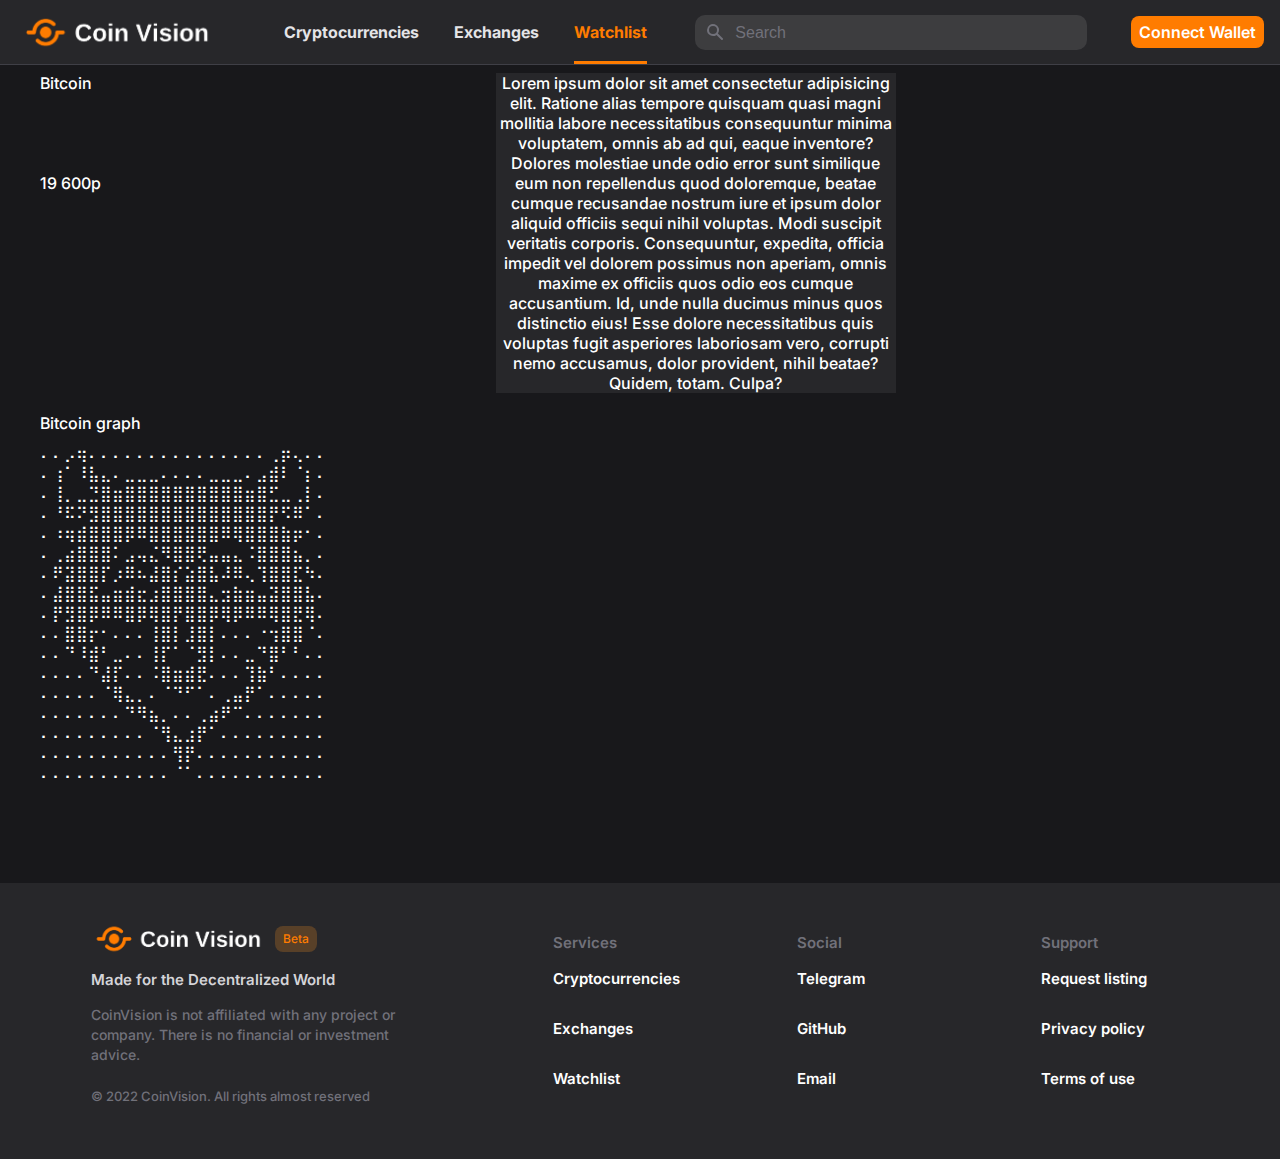
==== pages/coin-template.html @ de319b69 "feat: grid" ====
<head>
    <meta charset="utf-8">
    <title>Coin Vision</title>
    <script src="https://ajax.googleapis.com/ajax/libs/jquery/3.6.0/jquery.min.js"></script>
    <link rel="stylesheet" type="text/css" href="../styles/style.css">
    <link rel="icon" href="../images/logo-notext.png">
</head>

<body>
    <header class="header">
        <div class="container">
            <a class="logo__image" href="#">
                <img src="../images/logo.png" alt="logo" width="200" height="53">
            </a>
            <nav class="nav__bar">
                <ul class="nav__list">
                    <li class="nav__list__item">
                        <a class="nav__list__other__text" href="../pages/index.html">
                            Cryptocurrencies
                            <span class="nav__list__other__line">
                            </span>
                        </a>
                    </li>
                    <li class="nav__list__item">
                        <a id="item" class="nav__list__other__text" href="../pages/exchanges.html">
                            Exchanges
                            <span id="line" class="nav__list__other__line">
                            </span>
                        </a>
                    </li>
                    <li class="nav__list__item">
                        <a id="item" class="nav__list__current__text" href="../pages/watchlist.html">
                            Watchlist
                            <span id="line" class="nav__list__current__line">
                            </span>
                        </a>
                    </li>
                </ul>
            </nav>
            <div class="form">
                <button class="form__button"></button>
                <input id="search__box" class="form__input" type="search" placeholder="Search">
            </div>
            <div class="header__right__div">
                <div class="header__auth__div">
                    <div class="header__auth__inner">
                        <button class="button__connect__wallet" type="button" tabindex="0">
                            <span class="connect__wallet__span">Connect Wallet</span>
                        </button>
                    </div>
                </div>
            </div>
        </div>
    </header>
    <hr class="hr__header">
    <div class="template__container" >
        <div class="coin__block">
            <div class="coin__name__block">Bitcoin</div>
            <div class="coin__price__block">19 600p</div>
        </div>
        <div class="info__block">Lorem ipsum dolor sit amet consectetur adipisicing elit. Ratione alias tempore quisquam quasi magni mollitia labore necessitatibus consequuntur minima voluptatem, omnis ab ad qui, eaque inventore? Dolores molestiae unde odio error sunt similique eum non repellendus quod doloremque, beatae cumque recusandae nostrum iure et ipsum dolor aliquid officiis sequi nihil voluptas. Modi suscipit veritatis corporis. Consequuntur, expedita, officia impedit vel dolorem possimus non aperiam, omnis maxime ex officiis quos odio eos cumque accusantium. Id, unde nulla ducimus minus quos distinctio eius! Esse dolore necessitatibus quis voluptas fugit asperiores laboriosam vero, corrupti nemo accusamus, dolor provident, nihil beatae? Quidem, totam. Culpa?</div>
        <div class="graph__block">
            <div class="graph__text__block">Bitcoin graph</div>
            <div class="graph__main__block">
                ⠄⠄⡠⢶⠄⠄⠄⠄⠄⠄⠄⠄⠄⠄⠄⠄⠄⠄⠄⢀⡶⢄⠄⠄
                ⠄⢰⠁⠸⣧⣄⠄⣀⣀⣀⠄⠄⠄⠄⣀⣀⣀⠄⣠⣾⠇⠈⡆⠄
                ⠄⢸⡀⣀⣙⣿⣶⣿⣿⣿⣿⣿⣿⣿⣿⣿⣿⣶⣿⣋⣀⢀⡇⠄
                ⠄⠘⠯⠝⣻⣿⣿⣿⣿⣿⣿⣿⣿⣿⣿⣿⣿⣿⣿⡟⠫⠿⠁⠄
                ⠄⠰⢶⣾⣿⣿⣿⡿⠿⣿⣿⣿⣿⣿⣿⠿⢿⣿⣿⣿⣷⡶⠂⠄
                ⠄⢀⣴⣿⣿⣿⠅⣠⢤⣌⠻⣿⣿⢟⣤⣤⣄⠨⣿⣿⣿⣦⡀⠄
                ⠄⠟⣽⣿⣿⡏⡰⠿⠦⣼⣿⡎⣵⣿⣧⠼⠿⢄⢹⣿⣿⣏⠳⠄
                ⠄⣼⣿⣿⣯⣤⣶⣾⣖⣰⣿⣿⣿⣿⣄⣲⣷⣶⣤⣽⣿⣿⣧⠄
                ⠄⡟⣻⣿⡿⠿⠿⣿⡿⢿⣿⡟⣿⣿⡿⢿⡿⠿⠿⢿⣿⣟⢿⠄
                ⠄⠄⣿⣿⡖⠂⠄⠄⠄⢸⣿⡇⣸⣿⡇⠄⠄⠄⠐⢲⣿⣿⠈⠄
                ⠄⠄⠙⠸⣾⠃⣀⠄⠄⢸⡏⠁⠈⣻⡇⠄⠄⣀⠙⣿⠃⠃⠄⠄
                ⠄⠄⠄⠄⠙⣼⡏⠄⠄⠨⣿⣶⣾⣟⠄⠄⠄⢹⣷⠃⠄⠄⠄⠄
                ⠄⠄⠄⠄⠄⠈⢿⣄⡀⠄⠈⠙⠋⠁⠄⢀⣤⡟⠁⠄⠄⠄⠄⠄
                ⠄⠄⠄⠄⠄⠄⠄⠙⠻⣦⡀⠄⠄⢀⣴⠟⠉⠄⠄⠄⠄⠄⠄⠄
                ⠄⠄⠄⠄⠄⠄⠄⠄⠄⠈⢻⣄⣰⡟⠁⠄⠄⠄⠄⠄⠄⠄⠄⠄
                ⠄⠄⠄⠄⠄⠄⠄⠄⠄⠄⠄⢻⡟⠄⠄⠄⠄⠄⠄⠄⠄⠄⠄⠄
                ⠄⠄⠄⠄⠄⠄⠄⠄⠄⠄⠄⠈⠁⠄⠄⠄⠄⠄⠄⠄⠄⠄⠄⠄</div>
        </div>
    </div>
    <footer class="footer">
        <div class="footer__main__div">
            <div class="footer__left__div">
                <div class="logo__div">
                    <a href="." class="a__footer">
                        <div class="a__footer__div">
                            <img class="footer__logo" src="../images/logo.png">
                            <span class="footer__span">
                                Beta
                            </span>
                        </div>
                    </a>
                    <p class="slogan__left__p">
                        Made for the Decentralized World
                    </p>
                    <p class="affiliation__p">
                        CoinVision is not affiliated with any project or company.
                        There is no financial or investment advice.
                    </p>
                </div>
                <p class="copyright__p">
                    © 2022 CoinVision. All rights almost reserved
                </p>
            </div>
            <div class="footer__right__div">
                <section class="footer__list__section">
                    <h1 class="footer__h1">
                        Services
                    </h1>
                    <ul class="footer__ul">
                        <li class="footer__li">
                            <a href="./index.html" class="footer__li__a">
                                Cryptocurrencies
                            </a>
                        </li>
                        <li class="footer__li">
                            <a href="./exchanges.html" class="footer__li__a">
                                Exchanges
                            </a>
                        </li>
                        <li class="footer__li">
                            <a href="./watchlist.html" class="footer__li__a">
                                Watchlist
                            </a>
                        </li>
                    </ul>
                </section>

                <section class="footer__list__section">
                    <h1 class="footer__h1">
                        Social
                    </h1>
                    <ul class="footer__ul">
                        <li class="footer__li">
                            <a href="https://t.me/f0kussss" class="footer__li__a">
                                Telegram
                            </a>
                        </li>
                        <li class="footer__li">
                            <a href="https://github.com/F0kusss" class="footer__li__a">
                                GitHub
                            </a>
                        </li>
                        <li class="footer__li">
                            <a href="mailto:307456@niuitmo.ru" class="footer__li__a">
                                Email
                            </a>
                        </li>
                    </ul>
                </section>

                <section class="footer__list__section">
                    <h1 class="footer__h1">
                        Support
                    </h1>
                    <ul class="footer__ul">
                        <li class="footer__li">
                            <a href="#" class="footer__li__a">
                                Request listing
                            </a>
                        </li>
                        <li class="footer__li">
                            <a href="#" class="footer__li__a">
                                Privacy policy
                            </a>
                        </li>
                        <li class="footer__li">
                            <a href="#" class="footer__li__a">
                                Terms of use
                            </a>
                        </li>
                    </ul>
                </section>
            </div>
        </div>
    </footer>
    <script src="../scripts/coin-template-logic.js"></script>
</body>
---- styles/style.css ----
@import url('https://fonts.googleapis.com/css?family=Inter');

.hr__header {
  margin-top: 0px;
  height: 1px;
  background-color: #3F3F46;
  border-width: 0;
}

body {
  font-family: Inter;
  background: #18181B;
  font-weight: 500;
  color: white;
  margin: 0 !important;
}

.header {
  display: flex;
  background: #27272A;
  margin: 0 0;
  justify-content: center;
  /* The next 3 lines are only for the purpose of the 3rd lab */
}

.container {
  display: flex;
  width: 1280px;
  flex-direction: row;
  align-items: center;
  justify-content: space-between;
}

.logo__image {
  display: flex;
  justify-self: flex-start !important;
  margin: 0 20px;
}

.nav__bar {
  width: auto;
  flex-shrink: 0;
  box-sizing: border-box;
  border: 0 solid #e5e7eb;
}

.nav__list {
  display: flex;
  list-style: none;
  margin: 0;
  padding: 0;
  color: rgb(55 65 81);
  font-weight: 500;
  align-items: center;
  flex-wrap: nowrap;
  flex-direction: row;
  height: 4rem;
}



.nav__list__item {
  display: flex;
  font-weight: 500;
  align-items: center;
  height: 100%;
  margin-right: 20px;
  margin-left: 15px;
}

.nav__list__current__text {
  display: flex;
  color: #FF7C00;
  align-items: center;
  cursor: pointer;
  height: 100%;
  position: relative;
  font-weight: bold;
}

input::-webkit-search-cancel-button {
  -webkit-appearance: none;
  height: 10px;
  width: 10px;
  content: url(https://freesvg.org/img/1544641784.png);
}

.nav__list__other__text {
  display: flex;
  color: rgb(228 228 231);
  align-items: center;
  cursor: pointer;
  height: 100%;
  position: relative;
  font-weight: bold;
}

.nav__list__current__line {
  background-color: #FF7C00;
  width: 100%;
  height: 3px;
  bottom: 0;
  position: absolute;
}

.nav__list__other__line {
  background-color: transparent;
  width: 100%;
  height: 3px;
  bottom: 0;
  position: absolute;
}

.nav__list__item:hover .nav__list__other__line {
  background-color: rgb(82 82 91);
}

a:hover,
a:visited,
a:link,
a:active {
  text-decoration: none;
}

.header__right__div {
  display: flex;
  min-width: 0;
  justify-content: flex-end;
  width: auto;
  justify-self: flex-start !important;
  flex-shrink: 0;
}

.header__auth__div {
  display: flex;
  padding-right: 1rem;
  align-items: center;
}

.header__auth__inner {
  display: flex;
  align-items: center;
}

.button__connect__wallet {
  display: inline-block;
  border-style: none;
  color: rgb(255 255 255);
  margin: 0;
  box-sizing: border-box;
  cursor: pointer;
  border-width: 0;
  background-color: #FF7C00;
  font: inherit;
  height: 2rem;
  width: auto;
  border-radius: 0.5rem;
  padding-left: 0.5rem;
  padding-right: 0.5rem;
  font-weight: 600;
}

.button__connect__wallet:hover {
  filter: brightness(110%);
  transition-duration: .15s;
}

.connect__wallet__span {
  pointer-events: none;
  display: flex;
  height: 100%;
  width: 100%;
  align-items: center;
  justify-content: center;
  flex-shrink: 0 !important;
  flex-grow: 0;
}

.form {
  display: flex;
  position: relative;
  justify-self: flex-end;
  margin-right: 15px;
  flex-shrink: 1 !important;
  width: auto;
  max-width: 392px;
  flex-grow: 1;
}

.form__button {
  display: block;
  background-image: url("../images/search.svg");
  background-repeat: no-repeat;
  fill: #71717A;
  width: 20px;
  height: 20px;
  background-color: transparent;
  border: none;
  position: absolute;
  top: calc(50% - 10px);
  left: 10px;
}

.form__input {
  display: inline-block;
  height: 35px;
  background: rgba(255, 255, 255, 0.1);
  border: none;
  border-radius: 10px;
  padding: 13px 40px;
  color: #9E9EA0;
  font-size: 1.1rem;
  width: 100%;
}

.form__input::placeholder {
  color: #71717A;
  font-weight: 500;
  line-height: 1.5rem;
  font-size: 1rem;
}

.form__input:focus {
  outline: none;
}

.title {
  margin: center;
  text-align: center;
}

.table {
  border-collapse: collapse;
  margin: 25px 0;
  font-size: 0.9em;
  min-width: 400px;
  margin: 0 auto;
  width: 1280px;
}

.image__logo {
  display: flex;
  align-self: flex-start;
}

.table thead tr {
  color: #ffffff;
  text-align: left;
}

.table tbody tr {
  border-bottom: 1px solid #3F3F46;
}

.table tbody tr:last-of-type {
  border-bottom: transparent;
}

.table tbody tr:first-of-type {
  border-top: 1px solid #3F3F46;
}

.empty__row {
  width: 32px;
}

.table tr {
  display: flex;
  justify-content: space-between;
}

#watchlist_table {
  display: none;
}

.table th,
.table td {
  display: flex;
  flex-direction: row;
  justify-content: center;
  padding: 12px 15px;
  align-items: center;
}

#head__row__price {
  color: white;
}

#head__row__coin {
  width: 215px;
  justify-content: flex-start;
}

#coin__div {
  margin-left: 35px;
}

#rank__row__coin{
  margin-left: 63 px;
}

#rank__row__coin__2{
  margin-left: 63 px;
}

.watchlist__message {
  display: flex;
  max-width: 800px;
  margin: auto;
  margin-top: 250px;
  margin-bottom: 250px;
  text-align: center;
}

.rank__column {
  display: flex;
  width: 44px;
}

.image__column {
  display: flex;
  padding-right: 5px;
  width: 30px;
  height: auto;
  justify-self: flex-start;
}

.coin__column {
  display: flex;
  font-family: Inter;
  width: 180px;
  vertical-align: middle;
  justify-content: flex-start !important;
}

.mcap__column {
  width: 160px;
}

.price__column {
  width: 104px;
  color: #E37500;
  font-weight: 600;
}

.volume__column {
  width: 150px;
}

.supply__column {
  width: 200px;
}

.change__column {
  width: 162px;
  margin-right: 40px;
}


.tabs {
  margin: auto;
}

.table2 {
  margin: auto;
}

.volume {
  text-align: right;
}

.red__column {
  color: red;
  font-weight: 600;
  width: 162px;
  margin-right: 40px;
}

.green__column {
  color: #22C55E;
  font-weight: 600;
  width: 162px;
  margin-right: 40px;
}

.main__table {
  display: flex;
  margin: 10px auto;
  margin-top: 20px;
  flex-shrink: 1;
  flex-grow: 1;
  flex-direction: column;
}

.footer {
  background-color: #27272A;
  font-size: .875rem;
  line-height: 1.25rem;
}

.footer__main__div {
  display: flex;
  margin-left: auto;
  margin-right: auto;
  max-width: 1280px;
  flex-wrap: wrap;
  justify-content: space-between;
  padding-top: 2.5rem;
  padding-bottom: 2.5rem;
  padding-left: 1.25rem;
  padding-right: 1.25rem;
}

.footer__left__div {
  display: flex;
  flex-direction: column;
  justify-content: space-between;
  width: 20rem;
}

.logo__div {
  font-size: .875rem;
  line-height: 1.25rem;
}

.a__footer {
  display: flex;
  flex-shrink: 0;
}

.a__footer__div {
  display: flex;
  height: 2rem;
  align-items: center;
}

.footer__logo {
  width: 180px;
  height: 48px;
  max-width: 100%;
}

.footer__span {
  display: inline-flex;
  margin-right: 0.25rem;
  margin-left: 0.25rem;
  height: 26px;
  align-items: center;
  border-radius: 0.5rem;
  padding-left: 0.5rem;
  padding-right: 0.5rem;
  color: #FF7C00;
  background-color: rgba(235, 139, 37, 0.25);
  font-weight: 500;
  font-size: 0.75rem;
  line-height: 1rem;
}

.slogan__left__p {
  font-weight: 600;
  color: rgb(212 212 216);
  font-size: 15px;
}

.affiliation__p {
  display: block;
  width: 100%;
  margin: 0;
  color: rgb(113 113 122);
  font-size: 14px;
}

.copyright__p {
  display: block;
  width: 100%;
  font-weight: 500;
  line-height: 1.25rem;
  font-size: 13px;
  color: rgb(113 113 122);
}

.footer__list__section {
  width: 8rem;
  align-items: flex-start;
  margin-right: 20px;
}

.footer__h1 {
  font-size: 15px;
  margin-bottom: 1rem;
  font-weight: 600;
  color: rgb(113 113 122);
}

.footer__ul {
  margin: 0;
  padding: 0;
}

.footer__li {
  font-weight: 500;
  color: white;
  line-height: 1.25rem;
  font-size: 15px;
  font-weight: 600;
  margin: 0 30px 30px 0;
  white-space: nowrap;
}

.footer__li__a {
  display: inline-flex;
  align-items: center;
  text-decoration: inherit;
  cursor: pointer;
  color: white;
}

.footer__li__a:hover {
  color: #FF7C00;
}

ul {
  list-style-type: none;
}

.footer__main__div{
  display: flex;
  flex-direction: row;
  justify-content: space-around;
}

.footer__right__div{
  display: flex;
  flex-direction: row;
  justify-content: space-between;
  gap: 6rem;
}

.pagenumbers {
	display: flex;
	flex-wrap: wrap;
	justify-content: center;
	align-items: center;
  margin: 5px;
}

.pagenumbers button {
	height: 2rem;
  min-width: 32px;
  margin: 5px;
  border-radius: 0.5rem;
  font-weight: 600;
  width: auto;
  cursor: pointer;
  border-style: none;
  background-color: transparent;
  color: white;
}

.pagenumbers button:hover {
	background-color: #3F3F46;
  transition-duration: .15s;
}

.pagenumbers button.active {
	background-color: #3F3F46;
	box-shadow: inset 0px 0px 4px rgba(0, 0, 0, 0.2);
}

.table {
  border-collapse: collapse;
  margin: 25px 0;
  font-size: 0.9em;
  min-width: 400px;
  margin: 0 auto;
  width: 1280px;
}

.image__logo {
  display: flex;
  align-self: flex-start;
}

.table thead tr {
  color: #ffffff;
  text-align: left;
}

.table tbody tr {
  border-bottom: 1px solid #3F3F46;
}

.table tbody tr:last-of-type {
  border-bottom: transparent;
}

.table tbody tr:first-of-type {
  border-top: 1px solid #3F3F46;
}

.table tr {
  display: flex;
  justify-content: space-between;
}

.table th,
.table td {
  display: flex;
  flex-direction: row;
  justify-content: center;
  padding: 12px 15px;
  align-items: center;
}

.name__image__column {
  display: flex;
  font-family: Inter;
  width: 180px;
  vertical-align: middle;
  justify-content: flex-start !important;
}

#head__row__price {
  color: white;
}

#head__row__coin {
  width: 215px;
  justify-content: flex-start;
}

#head__row__coin__2 {
  width: 215px;
  justify-content: flex-start;
}

#name__div {
  margin-left: 46px;
}

.star__image__inactive {
  height: 20px;
  width: 20px;
  filter: invert(24%) sepia(7%) saturate(478%) hue-rotate(202deg) brightness(100%) contrast(98%);
}

.star__image__active {
  height: 20px;
  width: 20px;
  filter: invert(87%) sepia(9%) saturate(6308%) hue-rotate(347deg) brightness(105%) contrast(96%);
}

.star__button {
  border: none;
  cursor: pointer;
  appearance: none;
  background-color: inherit;
}

.exchanges__rank__column {
  width: 44px;
}

#head__row__name {
  width: 225px;
}

#exchanges__row__volume {
  width: 150px;
}

.exchanges__image__column {
  display: flex;
  padding-right: 5px;
  width: 40px;
  height: auto;
  justify-self: flex-start;
}

.exchanges__name__column {
  display: flex !important;
  font-family: Inter;
  font-weight: 500;
  width: 180px;
  color: rgb(228 228 231);
  vertical-align: middle;
  justify-content: flex-start;
}

.mcap__column {
  width: 160px;
}

.exchanges__trust__column {
  width: 190px;
  font-weight: 600;
}

.exchanges__volume__column {
  width: 150px;
}

@media screen and (max-width: 890px) {
  .nav__list { display: none;}
}

@media screen and (max-width: 650px) {
  .button__connect__wallet { display: none !important; } 
}

@media screen and (max-width: 1290px){
  .supply__column { display: none !important; } 
}

@media screen and (max-width: 1090px){
  .volume__column { display: none !important; } 
}

@media screen and (max-width: 900px){
  .mcap__column { display: none !important; } 
}

@media screen and (max-width: 650px){
  .change__column { display: none !important; } 
  .red__column { display: none !important; } 
  .green__column { display: none !important; } 
  .footer__left__div {margin-bottom: 50px;}
}



@media screen and (max-width: 1020px) {
  .footer__main__div {
    flex-direction: column; 
    align-items: center; 
    }
  .footer__left__div {margin-bottom: 50px;}
}

.template__container {
  display: grid;
  margin: auto;
  margin-bottom: 100px;
  width: 1200px;
  grid-template-columns: auto auto;
  grid-template-rows: auto auto;
  grid-row-gap: 20px;
  grid-column-gap: 50px;
  grid-template-areas:
   "coin info"
   "graph graph"
   ;
}

.coin__block {
  display: flex;
  grid-area: coin;
  flex-direction: column;
  justify-content: space-between;
}

.coin__name__block {
  display: flex;
}

.coin__price__block {
  display: flex;
  margin-bottom: 200px;
}

.info__block {
  display: flex;
  grid-area: info;
  width: 400px;
  background-color: #27272A;
  text-align: center;
}

.graph__block {
  display: flex;
  grid-area: graph;
  flex-direction: column;
}

.graph__main__block{
  display: flex;
  width: 100px;
  margin-top: 10px;
}
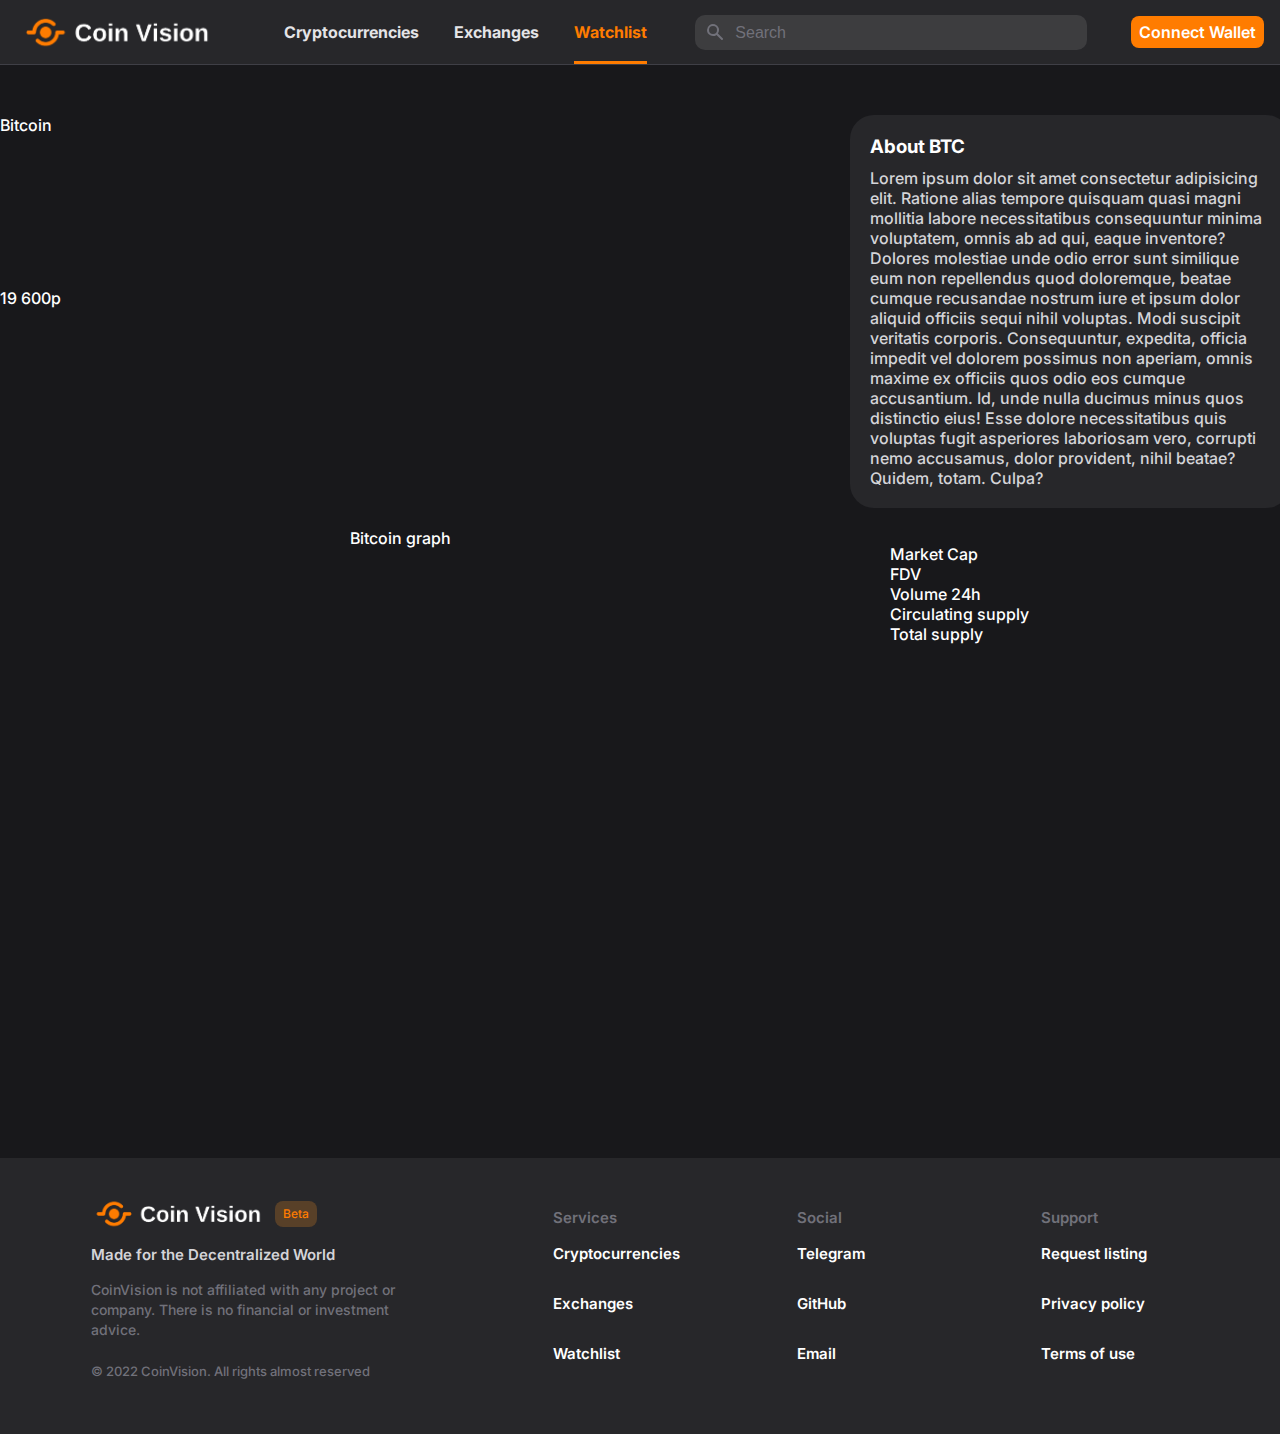
==== commit 9ba811de: "feat: graph" ====
--- a/pages/coin-template.html
+++ b/pages/coin-template.html
@@ -58,27 +58,61 @@
             <div class="coin__name__block">Bitcoin</div>
             <div class="coin__price__block">19 600p</div>
         </div>
-        <div class="info__block">Lorem ipsum dolor sit amet consectetur adipisicing elit. Ratione alias tempore quisquam quasi magni mollitia labore necessitatibus consequuntur minima voluptatem, omnis ab ad qui, eaque inventore? Dolores molestiae unde odio error sunt similique eum non repellendus quod doloremque, beatae cumque recusandae nostrum iure et ipsum dolor aliquid officiis sequi nihil voluptas. Modi suscipit veritatis corporis. Consequuntur, expedita, officia impedit vel dolorem possimus non aperiam, omnis maxime ex officiis quos odio eos cumque accusantium. Id, unde nulla ducimus minus quos distinctio eius! Esse dolore necessitatibus quis voluptas fugit asperiores laboriosam vero, corrupti nemo accusamus, dolor provident, nihil beatae? Quidem, totam. Culpa?</div>
+        <div class="info__block">
+            <span class="info__block__title">
+                <h3> About BTC </h3>
+            </span>
+            <span>
+                Lorem ipsum dolor sit amet consectetur adipisicing elit. Ratione alias tempore quisquam quasi magni mollitia labore necessitatibus consequuntur minima voluptatem, omnis ab ad qui, eaque inventore? Dolores molestiae unde odio error sunt similique eum non repellendus quod doloremque, beatae cumque recusandae nostrum iure et ipsum dolor aliquid officiis sequi nihil voluptas. Modi suscipit veritatis corporis. Consequuntur, expedita, officia impedit vel dolorem possimus non aperiam, omnis maxime ex officiis quos odio eos cumque accusantium. Id, unde nulla ducimus minus quos distinctio eius! Esse dolore necessitatibus quis voluptas fugit asperiores laboriosam vero, corrupti nemo accusamus, dolor provident, nihil beatae? Quidem, totam. Culpa?
+            </span>
+        </div>
         <div class="graph__block">
             <div class="graph__text__block">Bitcoin graph</div>
             <div class="graph__main__block">
-                ⠄⠄⡠⢶⠄⠄⠄⠄⠄⠄⠄⠄⠄⠄⠄⠄⠄⠄⠄⢀⡶⢄⠄⠄
-                ⠄⢰⠁⠸⣧⣄⠄⣀⣀⣀⠄⠄⠄⠄⣀⣀⣀⠄⣠⣾⠇⠈⡆⠄
-                ⠄⢸⡀⣀⣙⣿⣶⣿⣿⣿⣿⣿⣿⣿⣿⣿⣿⣶⣿⣋⣀⢀⡇⠄
-                ⠄⠘⠯⠝⣻⣿⣿⣿⣿⣿⣿⣿⣿⣿⣿⣿⣿⣿⣿⡟⠫⠿⠁⠄
-                ⠄⠰⢶⣾⣿⣿⣿⡿⠿⣿⣿⣿⣿⣿⣿⠿⢿⣿⣿⣿⣷⡶⠂⠄
-                ⠄⢀⣴⣿⣿⣿⠅⣠⢤⣌⠻⣿⣿⢟⣤⣤⣄⠨⣿⣿⣿⣦⡀⠄
-                ⠄⠟⣽⣿⣿⡏⡰⠿⠦⣼⣿⡎⣵⣿⣧⠼⠿⢄⢹⣿⣿⣏⠳⠄
-                ⠄⣼⣿⣿⣯⣤⣶⣾⣖⣰⣿⣿⣿⣿⣄⣲⣷⣶⣤⣽⣿⣿⣧⠄
-                ⠄⡟⣻⣿⡿⠿⠿⣿⡿⢿⣿⡟⣿⣿⡿⢿⡿⠿⠿⢿⣿⣟⢿⠄
-                ⠄⠄⣿⣿⡖⠂⠄⠄⠄⢸⣿⡇⣸⣿⡇⠄⠄⠄⠐⢲⣿⣿⠈⠄
-                ⠄⠄⠙⠸⣾⠃⣀⠄⠄⢸⡏⠁⠈⣻⡇⠄⠄⣀⠙⣿⠃⠃⠄⠄
-                ⠄⠄⠄⠄⠙⣼⡏⠄⠄⠨⣿⣶⣾⣟⠄⠄⠄⢹⣷⠃⠄⠄⠄⠄
-                ⠄⠄⠄⠄⠄⠈⢿⣄⡀⠄⠈⠙⠋⠁⠄⢀⣤⡟⠁⠄⠄⠄⠄⠄
-                ⠄⠄⠄⠄⠄⠄⠄⠙⠻⣦⡀⠄⠄⢀⣴⠟⠉⠄⠄⠄⠄⠄⠄⠄
-                ⠄⠄⠄⠄⠄⠄⠄⠄⠄⠈⢻⣄⣰⡟⠁⠄⠄⠄⠄⠄⠄⠄⠄⠄
-                ⠄⠄⠄⠄⠄⠄⠄⠄⠄⠄⠄⢻⡟⠄⠄⠄⠄⠄⠄⠄⠄⠄⠄⠄
-                ⠄⠄⠄⠄⠄⠄⠄⠄⠄⠄⠄⠈⠁⠄⠄⠄⠄⠄⠄⠄⠄⠄⠄⠄</div>
+                <!-- TradingView Widget BEGIN -->
+                <div class="tradingview-widget-container">
+                    <div id="tradingview_b9cb4"></div>
+                    <div class="tradingview-widget-copyright"></div>
+                    <script type="text/javascript" src="https://s3.tradingview.com/tv.js"></script>
+                    <script type="text/javascript">
+                    new TradingView.widget(
+                    {
+                    "autosize": true,
+                    "symbol": "BINANCE:BTCUSDT",
+                    "interval": "D",
+                    "timezone": "Etc/UTC",
+                    "theme": "dark",
+                    "style": "1",
+                    "locale": "en",
+                    "toolbar_bg": "#f1f3f6",
+                    "enable_publishing": false,
+                    "allow_symbol_change": true,
+                    "container_id": "tradingview_b9cb4"
+                }
+                    );
+                    </script>
+                </div>
+                <!-- TradingView Widget END -->    
+            </div>
+        </div>
+        <div class="indicator__block">
+            <ul>
+                <li>
+                    Market Cap
+                </li>
+                <li>
+                    FDV
+                </li>
+                <li>
+                    Volume 24h
+                </li>
+                <li>
+                    Circulating supply
+                </li>
+                <li>
+                    Total supply
+                </li>
+            </ul>
         </div>
     </div>
     <footer class="footer">
--- a/styles/style.css
+++ b/styles/style.css
@@ -740,15 +740,16 @@
 .template__container {
   display: grid;
   margin: auto;
+  margin-top: 50px;
   margin-bottom: 100px;
-  width: 1200px;
-  grid-template-columns: auto auto;
+  width: 1340px;
+  grid-template-columns: 1fr 1fr;
   grid-template-rows: auto auto;
   grid-row-gap: 20px;
   grid-column-gap: 50px;
   grid-template-areas:
    "coin info"
-   "graph graph"
+   "graph indicators"
    ;
 }
 
@@ -771,19 +772,36 @@
 .info__block {
   display: flex;
   grid-area: info;
+  flex-direction: column;
   width: 400px;
   background-color: #27272A;
-  text-align: center;
+  color: #D4D4D8;
+  text-align: left;
+  border-radius: 1.5rem;
+  padding: 20px;
+}
+
+.info__block__title h3 {
+  margin: 0px;
+  margin-bottom: 10px;
+  color: white;
 }
 
 .graph__block {
   display: flex;
   grid-area: graph;
   flex-direction: column;
+  justify-content: center;
+  align-items: center;
 }
 
 .graph__main__block{
   display: flex;
-  width: 100px;
+  width: 800px;
+  height: 500px;
   margin-top: 10px;
 }
+
+.tradingview-widget-container {
+  width: 100%;
+}
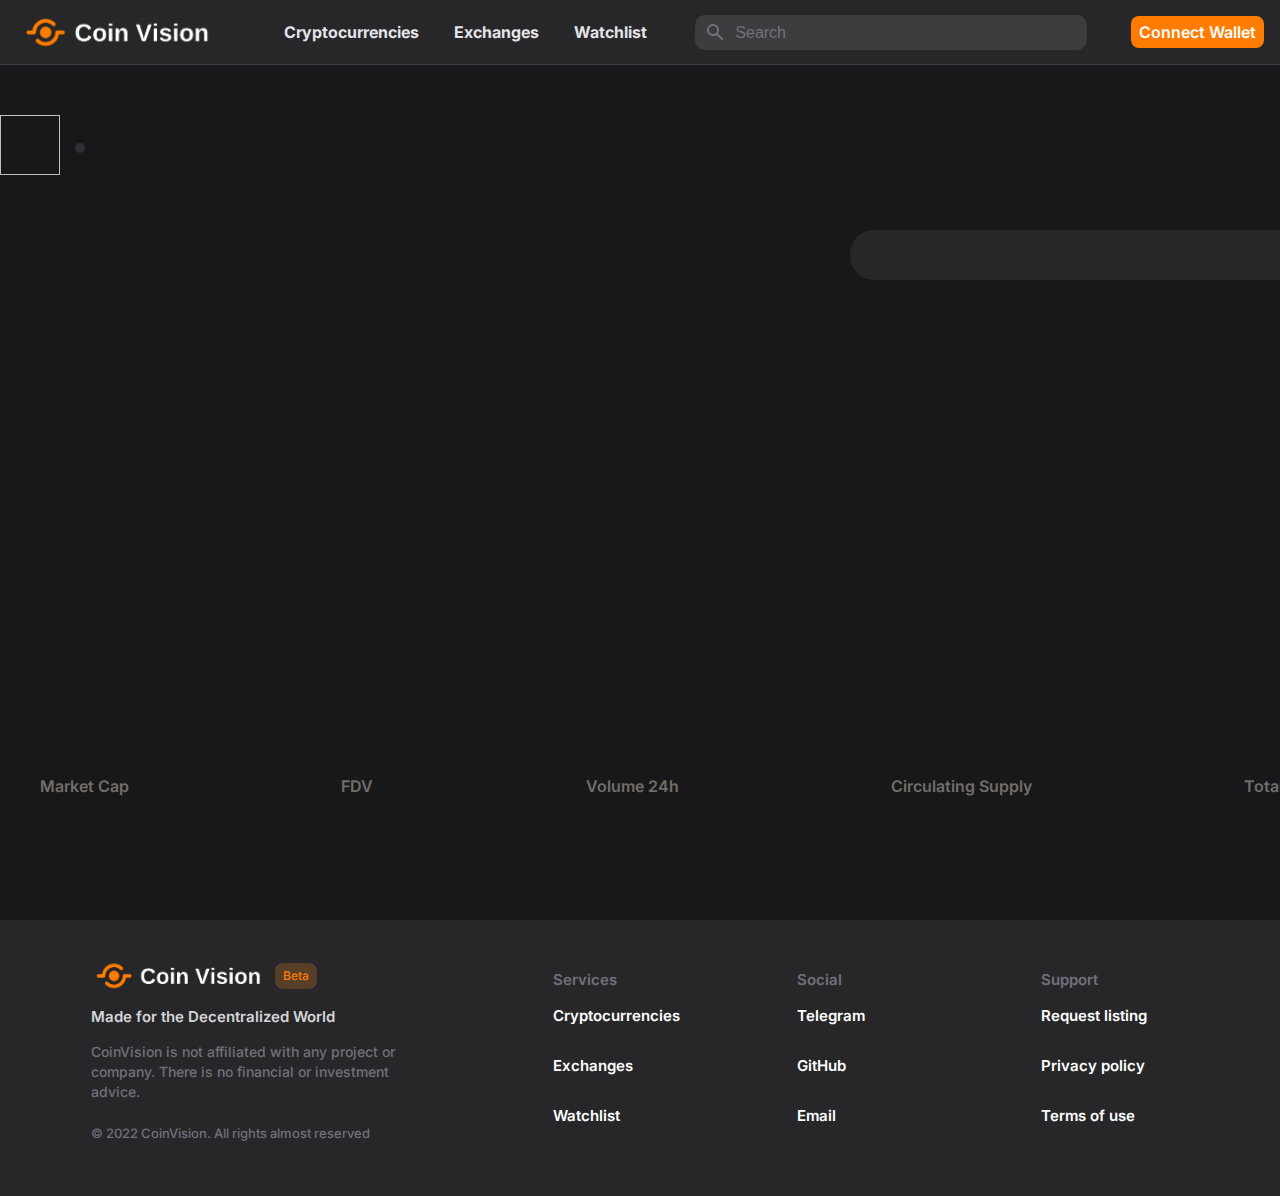
==== commit 59f5d94a: "feat: template" ====
--- a/pages/coin-template.html
+++ b/pages/coin-template.html
@@ -29,9 +29,9 @@
                         </a>
                     </li>
                     <li class="nav__list__item">
-                        <a id="item" class="nav__list__current__text" href="../pages/watchlist.html">
+                        <a id="item" class="nav__list__other__text" href="../pages/watchlist.html">
                             Watchlist
-                            <span id="line" class="nav__list__current__line">
+                            <span id="line" class="nav__list__other__line">
                             </span>
                         </a>
                     </li>
@@ -55,26 +55,44 @@
     <hr class="hr__header">
     <div class="template__container" >
         <div class="coin__block">
-            <div class="coin__name__block">Bitcoin</div>
-            <div class="coin__price__block">19 600p</div>
+            <div class="coin__name__block">
+                <img id="coin_image" style="height: 60px; width: 60px;">
+                <div class="name__block__stats" style="margin-left: 15px;">
+                    <div class="name__block" style="margin-bottom: 5px;">
+                        <h1 id="name_h1" style="margin-bottom: 0px; margin-top: 0px;"></h1>
+                        <span id="coin_ticker" class="name__block__ticker"></span>
+                    </div>
+                    <div class="rank__block">
+                        <span id="rank_text" class="rank__span">
+                        </span>
+                    </div>
+                </div>
+            </div>
+            <div class="coin__price__block">
+                <span class="coin__price__span">
+                    <div id="coin_name_price" class="price__ticker__block">
+                    </div>
+                    <h2 id="price_h2" style="margin: 0px;"> </h2>
+                </span>
+            </div>
         </div>
         <div class="info__block">
-            <span class="info__block__title">
-                <h3> About BTC </h3>
-            </span>
-            <span>
-                Lorem ipsum dolor sit amet consectetur adipisicing elit. Ratione alias tempore quisquam quasi magni mollitia labore necessitatibus consequuntur minima voluptatem, omnis ab ad qui, eaque inventore? Dolores molestiae unde odio error sunt similique eum non repellendus quod doloremque, beatae cumque recusandae nostrum iure et ipsum dolor aliquid officiis sequi nihil voluptas. Modi suscipit veritatis corporis. Consequuntur, expedita, officia impedit vel dolorem possimus non aperiam, omnis maxime ex officiis quos odio eos cumque accusantium. Id, unde nulla ducimus minus quos distinctio eius! Esse dolore necessitatibus quis voluptas fugit asperiores laboriosam vero, corrupti nemo accusamus, dolor provident, nihil beatae? Quidem, totam. Culpa?
-            </span>
+            <div class="info__text__block">
+                <span class="info__block__title">
+                    <h3 id="about_h3"> </h3>
+                </span>
+                <span id="description_span">
+                </span>
+            </div>
         </div>
         <div class="graph__block">
-            <div class="graph__text__block">Bitcoin graph</div>
-            <div class="graph__main__block">
+            <div id="graph_div" class="graph__main__block">
                 <!-- TradingView Widget BEGIN -->
                 <div class="tradingview-widget-container">
                     <div id="tradingview_b9cb4"></div>
                     <div class="tradingview-widget-copyright"></div>
                     <script type="text/javascript" src="https://s3.tradingview.com/tv.js"></script>
-                    <script type="text/javascript">
+                    <script id="graph_script" type="text/javascript">
                     new TradingView.widget(
                     {
                     "autosize": true,
@@ -95,25 +113,43 @@
                 <!-- TradingView Widget END -->    
             </div>
         </div>
-        <div class="indicator__block">
-            <ul>
-                <li>
+        <ul class="indicator__block">
+            <li class="indicator__list__element">
+                <div id="mcap" class="indicator__name">
                     Market Cap
-                </li>
-                <li>
+                </div>
+                <div id="mcap_value" class="indicator__value">
+                </div>
+            </li>
+            <li class="indicator__list__element">
+                <div id="fdv" class="indicator__name">
                     FDV
-                </li>
-                <li>
+                </div>
+                <div id="fdv_value" class="indicator__value">
+                </div>
+            </li>
+            <li class="indicator__list__element">
+                <div id="volume" class="indicator__name">
                     Volume 24h
-                </li>
-                <li>
-                    Circulating supply
-                </li>
-                <li>
-                    Total supply
-                </li>
-            </ul>
-        </div>
+                </div>
+                <div id="volume_value" class="indicator__value">
+                </div>
+            </li>
+            <li class="indicator__list__element">
+                <div id="circulating_supply" class="indicator__name">
+                    Circulating Supply
+                </div>
+                <div id="circulating_supply_value" class="indicator__value">
+                </div>
+            </li>
+            <li class="indicator__list__element">
+                <div id="total_supply" class="indicator__name">
+                    Total Supply
+                </div>
+                <div id="total_supply_value" class="indicator__value">
+                </div>
+            </li>
+        </ul>
     </div>
     <footer class="footer">
         <div class="footer__main__div">
--- a/styles/style.css
+++ b/styles/style.css
@@ -745,11 +745,12 @@
   width: 1340px;
   grid-template-columns: 1fr 1fr;
   grid-template-rows: auto auto;
-  grid-row-gap: 20px;
+  grid-row-gap: 30px;
   grid-column-gap: 50px;
   grid-template-areas:
-   "coin info"
-   "graph indicators"
+   "coin coin"
+   "graph info"
+   "indicators indicators"
    ;
 }
 
@@ -757,23 +758,64 @@
   display: flex;
   grid-area: coin;
   flex-direction: column;
-  justify-content: space-between;
+  justify-content: flex-start;
 }
 
 .coin__name__block {
   display: flex;
-}
-
+  align-items: center;
+}
+
+.name__block__stats {
+  display: flex;
+  flex-direction: column;
+}
+
+.rank__block {
+  display: flex;
+  justify-content: left;
+}
+
+.rank__span {
+  background-color: #2E2E33;
+  border-radius: 0.4rem;
+  font-size: 0.8rem;
+  padding: 5px;
+  text-align: center;
+}
+
+.name__block {
+  display: flex;
+  flex-direction: row;
+  align-items: center;
+}
+
+.name__block__ticker {
+  color: #716E68;
+  align-self: center;
+  margin-left: 10px;
+  font-weight: 600;
+}
 .coin__price__block {
   display: flex;
-  margin-bottom: 200px;
-}
-
-.info__block {
+  justify-content: flex-start;
+  align-items: top;
+  padding-top: 20px;
+}
+
+.price__ticker__block {
+  color: #716E68;
+  font-size: 0.9rem;
+  margin-bottom: 5px;
+  font-weight: 600;
+}
+
+.info__text__block {
   display: flex;
   grid-area: info;
   flex-direction: column;
-  width: 400px;
+  width: auto;
+  height: auto;
   background-color: #27272A;
   color: #D4D4D8;
   text-align: left;
@@ -795,11 +837,43 @@
   align-items: center;
 }
 
+.indicator__block {
+  display: flex;
+  grid-area: indicators;
+  flex-direction: row;
+  justify-content: space-between;
+}
+
+.indicator__list__element {
+  display: flex;
+  flex-direction: column;
+  align-items: flex-start;
+}
+
+.table__row:hover {
+  background-color: #9e9ea01c;
+}
+
+
+
+.indicator__name {
+  color: #716E68;
+  margin-bottom: 8px;
+  font-weight: 600;
+}
+
+.table__row__button {
+  color: inherit;
+  background-color: transparent;
+  border: none;
+  cursor: pointer;
+  font-size: 1rem;
+}
+
 .graph__main__block{
   display: flex;
   width: 800px;
   height: 500px;
-  margin-top: 10px;
 }
 
 .tradingview-widget-container {
